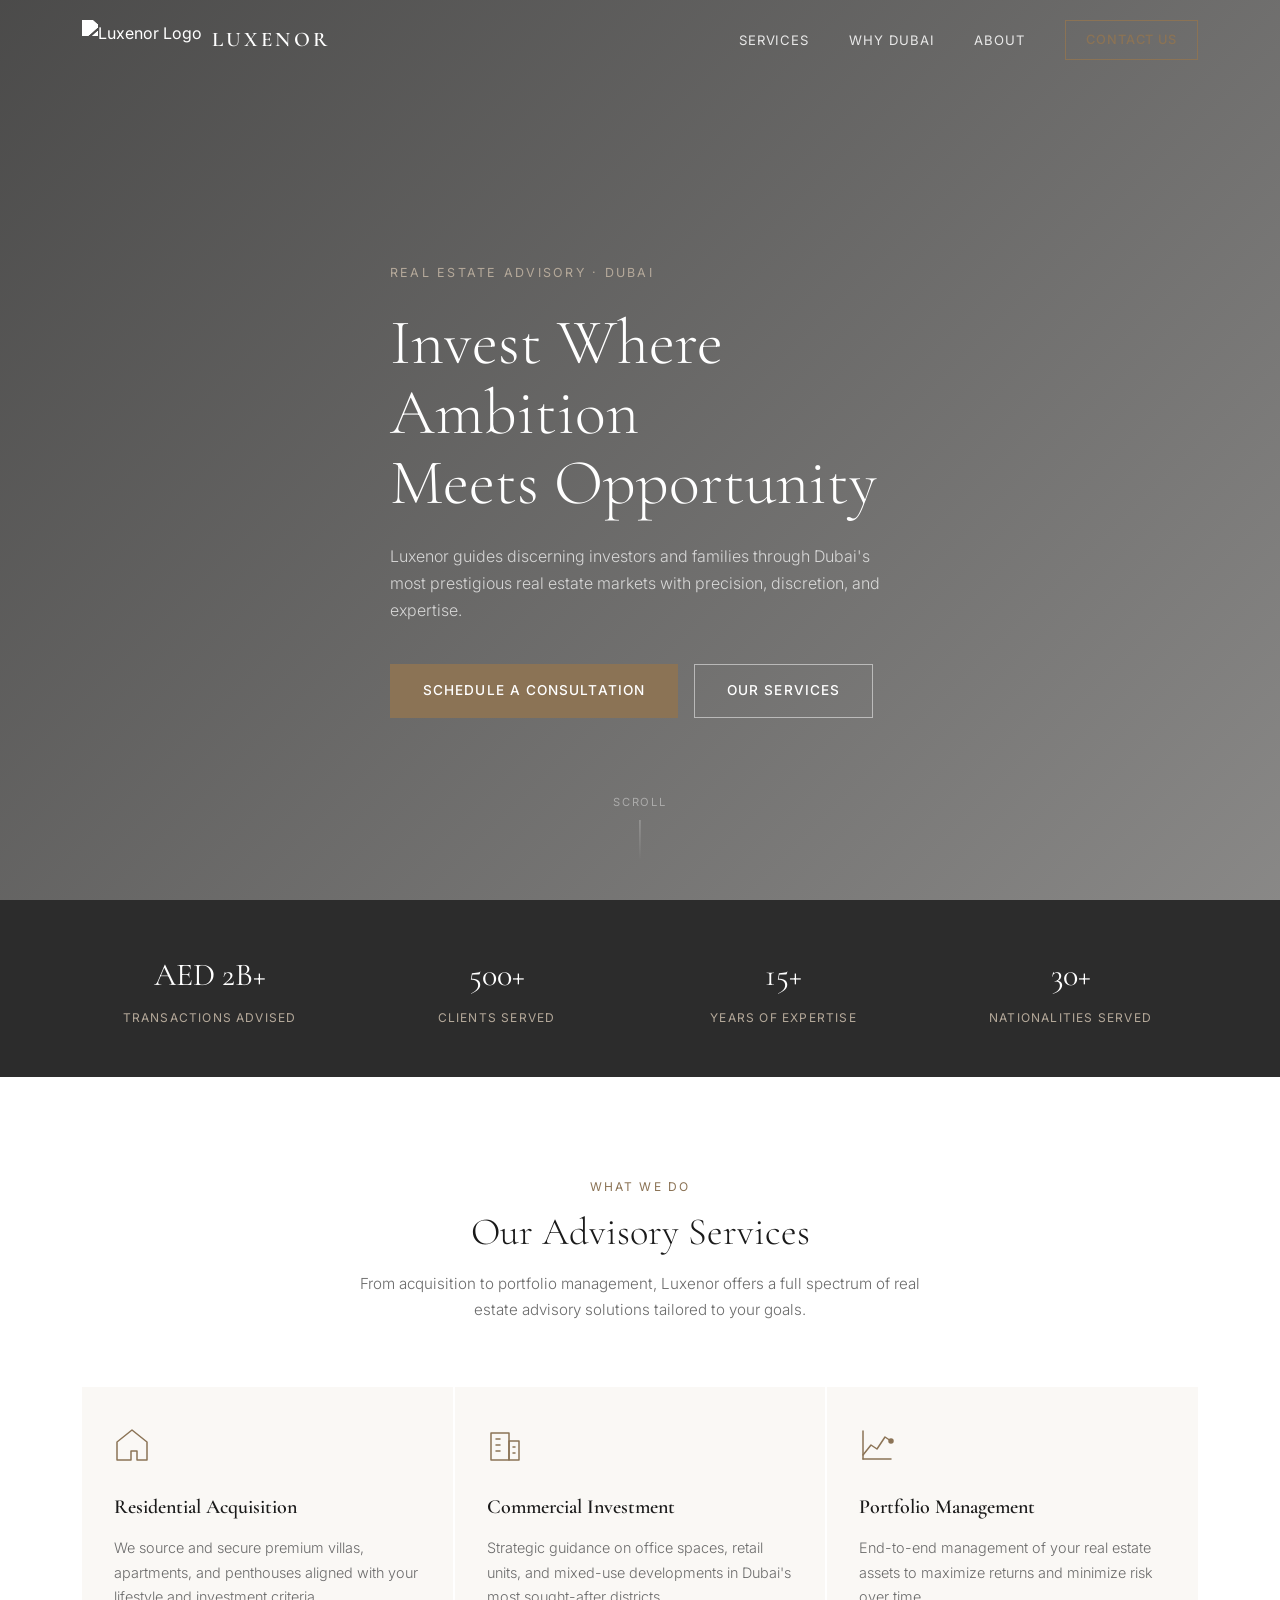
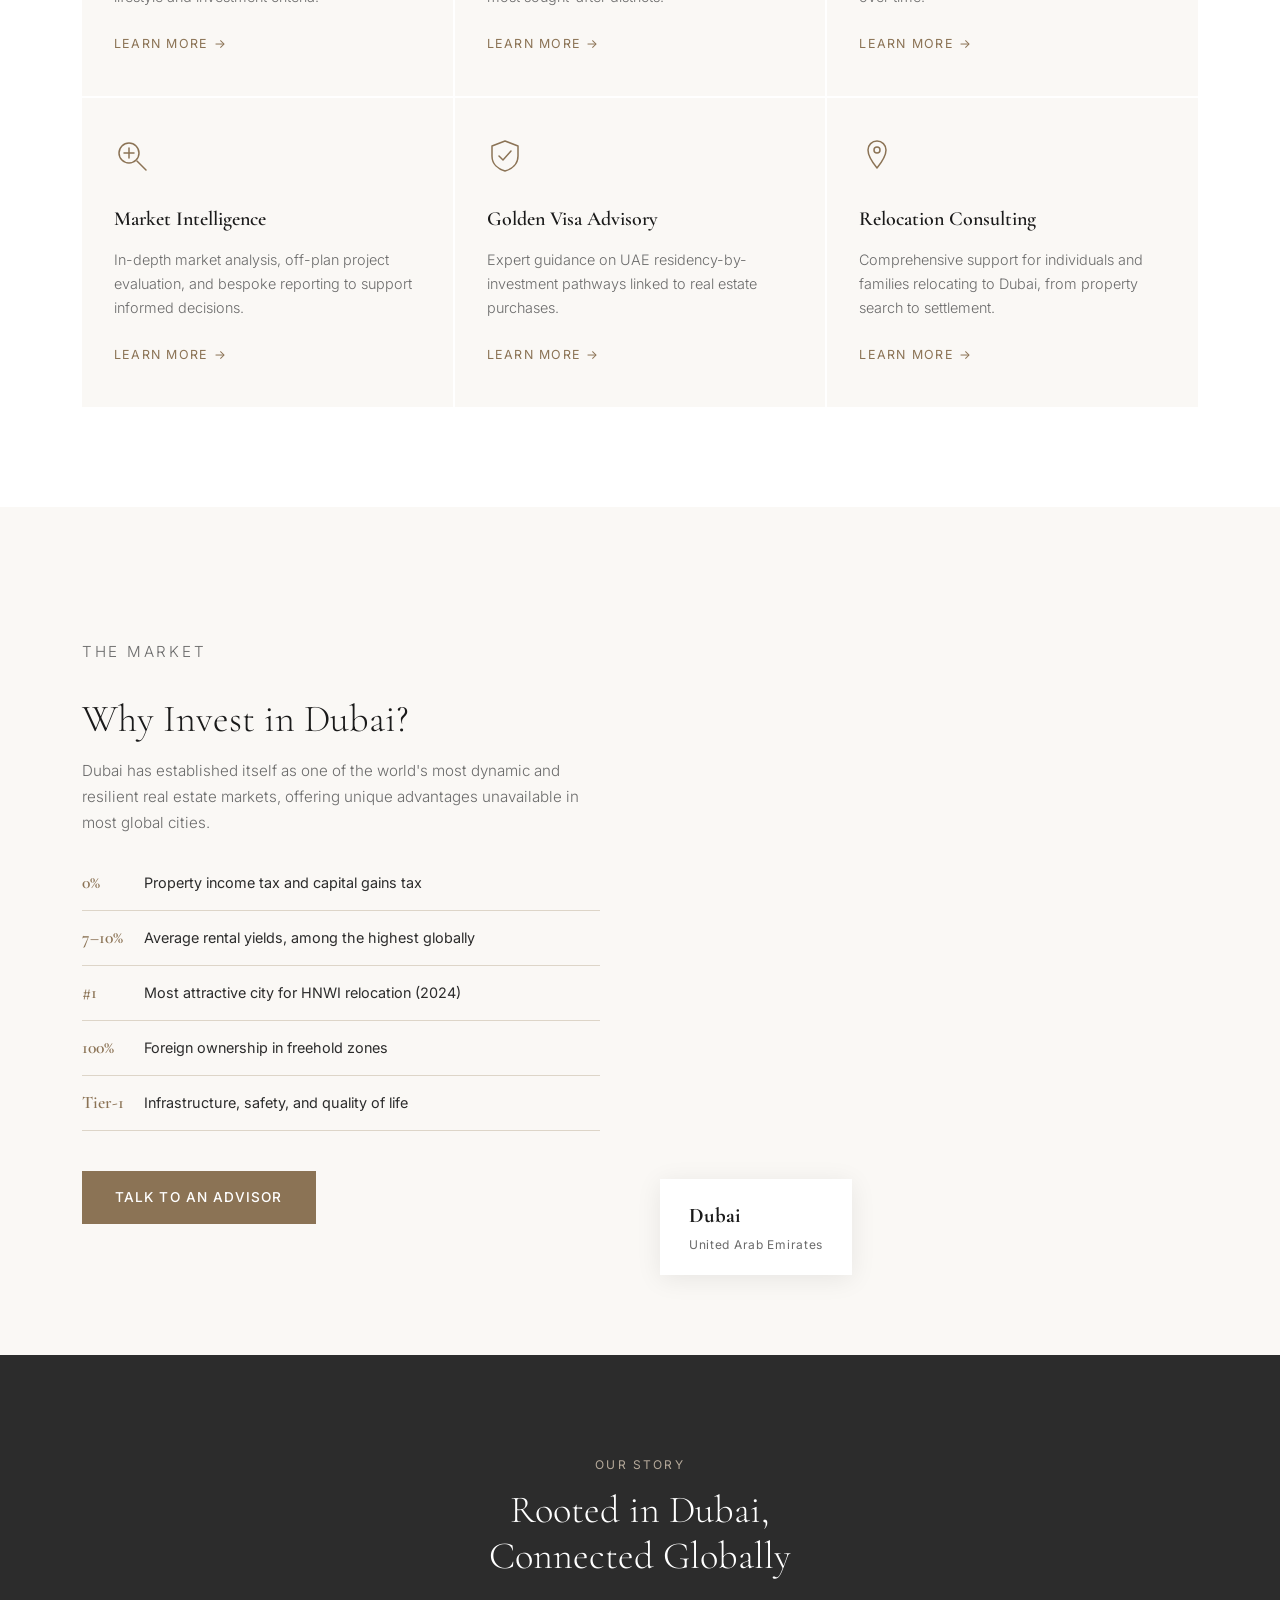
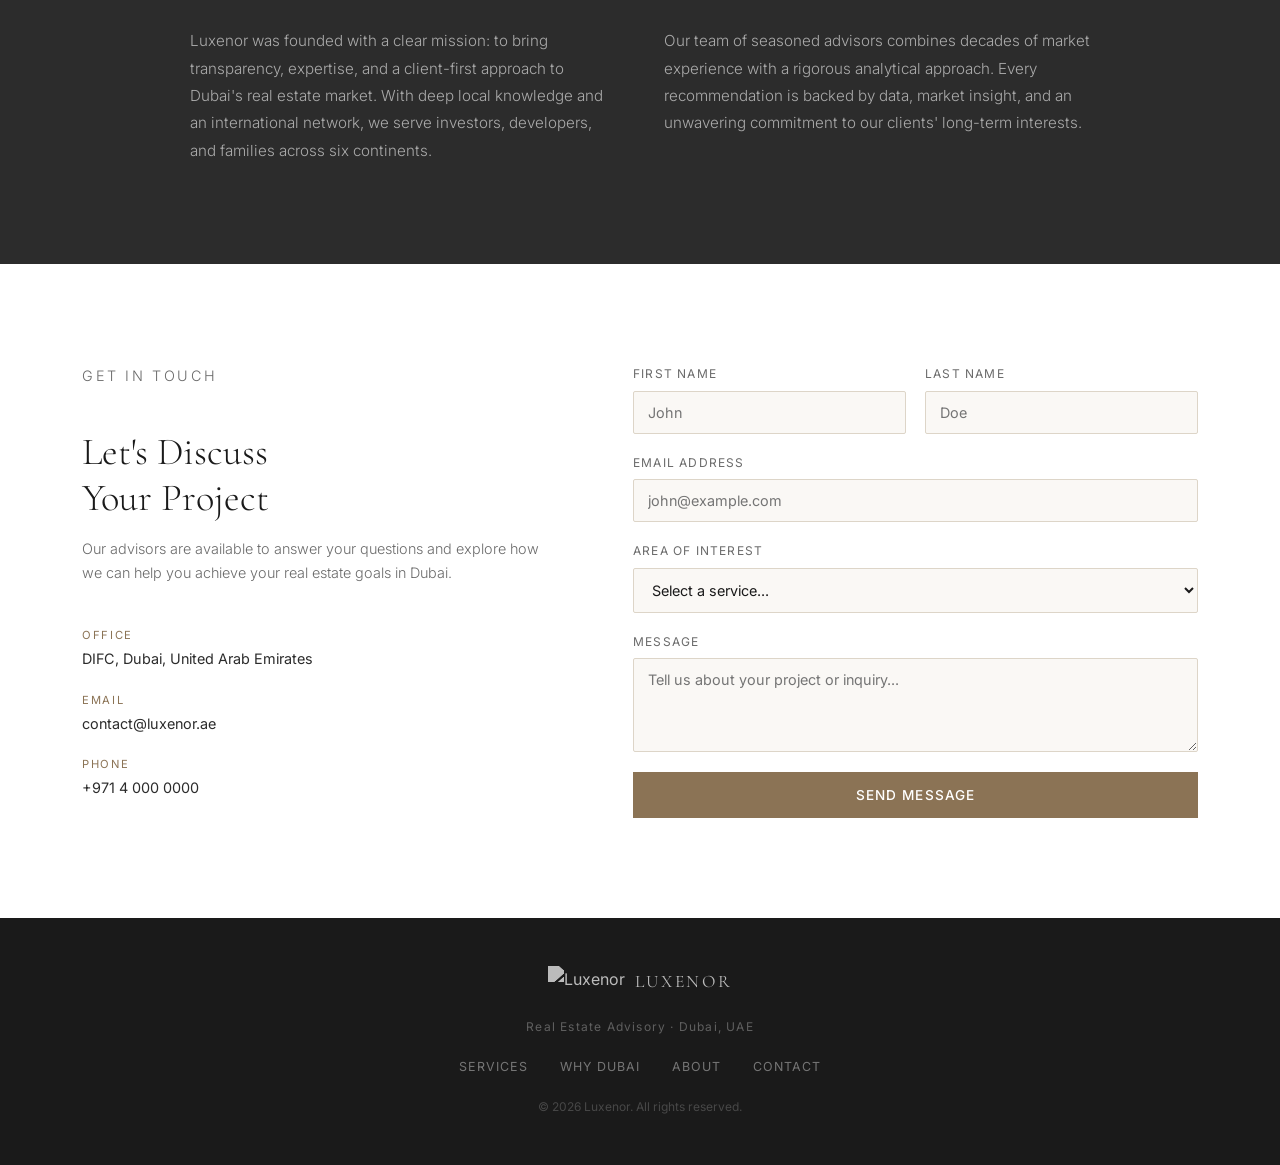
==== index.html @ 800f4988 "commit initial luxenor" ====
<!DOCTYPE html>
<html lang="en">
<head>
  <meta charset="UTF-8" />
  <meta name="viewport" content="width=device-width, initial-scale=1.0" />
  <title>Luxenor — Real Estate Advisory · Dubai</title>
  <link rel="stylesheet" href="style.css" />
  <link href="https://fonts.googleapis.com/css2?family=Cormorant+Garamond:wght@300;400;600&family=Inter:wght@300;400;500&display=swap" rel="stylesheet" />
</head>
<body>

  <header class="navbar" id="navbar">
    <div class="container nav-inner">
      <a href="index.html" class="logo-link">
        <img src="https://agi-prod-file-upload-public-main-use1.s3.amazonaws.com/e49d4059-9abc-4589-a3d9-0dc7548eb119" alt="Luxenor Logo" class="logo-img" />
        <span class="logo-text">LUXENOR</span>
      </a>
      <nav class="nav-links" id="navLinks">
        <a href="index.html#services">Services</a>
        <a href="index.html#why-dubai">Why Dubai</a>
        <a href="index.html#about">About</a>
        <a href="index.html#contact" class="btn-nav">Contact Us</a>
      </nav>
      <button class="burger" id="burger" aria-label="Menu">
        <span></span><span></span><span></span>
      </button>
    </div>
  </header>

  <!-- HERO -->
  <section class="hero" id="hero">
    <div class="hero-overlay"></div>
    <div class="container hero-content">
      <p class="hero-eyebrow">Real Estate Advisory · Dubai</p>
      <h1 class="hero-title">Invest Where<br/>Ambition<br/>Meets Opportunity</h1>
      <p class="hero-sub">Luxenor guides discerning investors and families through Dubai's most prestigious real estate markets with precision, discretion, and expertise.</p>
      <div class="hero-cta">
        <a href="#contact" class="btn-primary">Schedule a Consultation</a>
        <a href="#services" class="btn-ghost">Our Services</a>
      </div>
    </div>
    <div class="hero-scroll-hint">
      <span>Scroll</span>
      <div class="scroll-line"></div>
    </div>
  </section>

  <!-- STATS BAND -->
  <section class="stats-band">
    <div class="container stats-grid">
      <div class="stat-item"><span class="stat-num">AED 2B+</span><span class="stat-label">Transactions Advised</span></div>
      <div class="stat-item"><span class="stat-num">500+</span><span class="stat-label">Clients Served</span></div>
      <div class="stat-item"><span class="stat-num">15+</span><span class="stat-label">Years of Expertise</span></div>
      <div class="stat-item"><span class="stat-num">30+</span><span class="stat-label">Nationalities Served</span></div>
    </div>
  </section>

  <!-- SERVICES -->
  <section class="services section" id="services">
    <div class="container">
      <div class="section-header">
        <p class="section-eyebrow">What We Do</p>
        <h2 class="section-title">Our Advisory Services</h2>
        <p class="section-desc">From acquisition to portfolio management, Luxenor offers a full spectrum of real estate advisory solutions tailored to your goals.</p>
      </div>
      <div class="services-grid">
        <a href="residential.html" class="service-card">
          <div class="service-icon"><svg xmlns="http://www.w3.org/2000/svg" width="36" height="36" viewBox="0 0 36 36" fill="none" stroke="#8B7355" stroke-width="1.5" stroke-linecap="round" stroke-linejoin="round"><path d="M3 15L18 3l15 12v18H23v-9h-6v9H3z"/></svg></div>
          <h3>Residential Acquisition</h3>
          <p>We source and secure premium villas, apartments, and penthouses aligned with your lifestyle and investment criteria.</p>
          <span class="svc-link">Learn more &rarr;</span>
        </a>
        <a href="commercial.html" class="service-card">
          <div class="service-icon"><svg xmlns="http://www.w3.org/2000/svg" width="36" height="36" viewBox="0 0 36 36" fill="none" stroke="#8B7355" stroke-width="1.5" stroke-linecap="round" stroke-linejoin="round"><rect x="4" y="6" width="18" height="27"/><rect x="22" y="14" width="10" height="19"/><line x1="9" y1="12" x2="13" y2="12"/><line x1="9" y1="18" x2="13" y2="18"/><line x1="9" y1="24" x2="13" y2="24"/><line x1="26" y1="20" x2="28" y2="20"/><line x1="26" y1="26" x2="28" y2="26"/></svg></div>
          <h3>Commercial Investment</h3>
          <p>Strategic guidance on office spaces, retail units, and mixed-use developments in Dubai's most sought-after districts.</p>
          <span class="svc-link">Learn more &rarr;</span>
        </a>
        <a href="portfolio.html" class="service-card">
          <div class="service-icon"><svg xmlns="http://www.w3.org/2000/svg" width="36" height="36" viewBox="0 0 36 36" fill="none" stroke="#8B7355" stroke-width="1.5" stroke-linecap="round" stroke-linejoin="round"><polyline points="4,28 12,18 18,22 26,10 32,14"/><circle cx="32" cy="14" r="2" fill="#8B7355"/><line x1="4" y1="4" x2="4" y2="32"/><line x1="4" y1="32" x2="32" y2="32"/></svg></div>
          <h3>Portfolio Management</h3>
          <p>End-to-end management of your real estate assets to maximize returns and minimize risk over time.</p>
          <span class="svc-link">Learn more &rarr;</span>
        </a>
        <a href="market-intelligence.html" class="service-card">
          <div class="service-icon"><svg xmlns="http://www.w3.org/2000/svg" width="36" height="36" viewBox="0 0 36 36" fill="none" stroke="#8B7355" stroke-width="1.5" stroke-linecap="round" stroke-linejoin="round"><circle cx="15" cy="15" r="10"/><line x1="23" y1="23" x2="32" y2="32"/><line x1="10" y1="15" x2="20" y2="15"/><line x1="15" y1="10" x2="15" y2="20"/></svg></div>
          <h3>Market Intelligence</h3>
          <p>In-depth market analysis, off-plan project evaluation, and bespoke reporting to support informed decisions.</p>
          <span class="svc-link">Learn more &rarr;</span>
        </a>
        <a href="golden-visa.html" class="service-card">
          <div class="service-icon"><svg xmlns="http://www.w3.org/2000/svg" width="36" height="36" viewBox="0 0 36 36" fill="none" stroke="#8B7355" stroke-width="1.5" stroke-linecap="round" stroke-linejoin="round"><path d="M18 3L5 8v10c0 8 6 13 13 15 7-2 13-7 13-15V8z"/><polyline points="12,18 16,22 24,13"/></svg></div>
          <h3>Golden Visa Advisory</h3>
          <p>Expert guidance on UAE residency-by-investment pathways linked to real estate purchases.</p>
          <span class="svc-link">Learn more &rarr;</span>
        </a>
        <a href="relocation.html" class="service-card">
          <div class="service-icon"><svg xmlns="http://www.w3.org/2000/svg" width="36" height="36" viewBox="0 0 36 36" fill="none" stroke="#8B7355" stroke-width="1.5" stroke-linecap="round" stroke-linejoin="round"><path d="M18 3C13 3 9 7 9 12c0 7 9 18 9 18s9-11 9-18c0-5-4-9-9-9z"/><circle cx="18" cy="12" r="3"/></svg></div>
          <h3>Relocation Consulting</h3>
          <p>Comprehensive support for individuals and families relocating to Dubai, from property search to settlement.</p>
          <span class="svc-link">Learn more &rarr;</span>
        </a>
      </div>
    </div>
  </section>

  <!-- WHY DUBAI -->
  <section class="why-dubai section" id="why-dubai">
    <div class="container why-inner">
      <div class="why-text">
        <p class="section-eyebrow">The Market</p>
        <h2 class="section-title">Why Invest in Dubai?</h2>
        <p>Dubai has established itself as one of the world's most dynamic and resilient real estate markets, offering unique advantages unavailable in most global cities.</p>
        <ul class="why-list">
          <li><span>0%</span> Property income tax and capital gains tax</li>
          <li><span>7–10%</span> Average rental yields, among the highest globally</li>
          <li><span>#1</span> Most attractive city for HNWI relocation (2024)</li>
          <li><span>100%</span> Foreign ownership in freehold zones</li>
          <li><span>Tier-1</span> Infrastructure, safety, and quality of life</li>
        </ul>
        <a href="#contact" class="btn-primary">Talk to an Advisor</a>
      </div>
      <div class="why-image">
        <div class="why-image-box">
          <div class="why-image-inner"></div>
          <div class="why-badge"><strong>Dubai</strong><span>United Arab Emirates</span></div>
        </div>
      </div>
    </div>
  </section>

  <!-- ABOUT -->
  <section class="about section" id="about">
    <div class="container about-inner">
      <div class="section-header">
        <p class="section-eyebrow">Our Story</p>
        <h2 class="section-title">Rooted in Dubai,<br/>Connected Globally</h2>
      </div>
      <div class="about-cols">
        <div class="about-col">
          <p>Luxenor was founded with a clear mission: to bring transparency, expertise, and a client-first approach to Dubai's real estate market. With deep local knowledge and an international network, we serve investors, developers, and families across six continents.</p>
        </div>
        <div class="about-col">
          <p>Our team of seasoned advisors combines decades of market experience with a rigorous analytical approach. Every recommendation is backed by data, market insight, and an unwavering commitment to our clients' long-term interests.</p>
        </div>
      </div>
    </div>
  </section>

  <!-- CONTACT -->
  <section class="contact section" id="contact">
    <div class="container contact-inner">
      <div class="contact-info">
        <p class="section-eyebrow">Get in Touch</p>
        <h2 class="section-title">Let's Discuss<br/>Your Project</h2>
        <p>Our advisors are available to answer your questions and explore how we can help you achieve your real estate goals in Dubai.</p>
        <div class="contact-details">
          <div class="contact-item"><span class="contact-label">Office</span><span>DIFC, Dubai, United Arab Emirates</span></div>
          <div class="contact-item"><span class="contact-label">Email</span><span>contact@luxenor.ae</span></div>
          <div class="contact-item"><span class="contact-label">Phone</span><span>+971 4 000 0000</span></div>
        </div>
      </div>
      <form class="contact-form" id="contactForm">
        <div class="form-row">
          <div class="form-group"><label for="firstName">First Name</label><input type="text" id="firstName" placeholder="John" required /></div>
          <div class="form-group"><label for="lastName">Last Name</label><input type="text" id="lastName" placeholder="Doe" required /></div>
        </div>
        <div class="form-group"><label for="email">Email Address</label><input type="email" id="email" placeholder="john@example.com" required /></div>
        <div class="form-group">
          <label for="interest">Area of Interest</label>
          <select id="interest">
            <option value="">Select a service...</option>
            <option>Residential Acquisition</option>
            <option>Commercial Investment</option>
            <option>Portfolio Management</option>
            <option>Golden Visa Advisory</option>
            <option>Relocation Consulting</option>
          </select>
        </div>
        <div class="form-group"><label for="message">Message</label><textarea id="message" rows="4" placeholder="Tell us about your project or inquiry..."></textarea></div>
        <button type="submit" class="btn-primary full-width">Send Message</button>
        <p class="form-success" id="formSuccess">Thank you — we'll be in touch shortly.</p>
      </form>
    </div>
  </section>

  <footer class="footer">
    <div class="container footer-inner">
      <div class="footer-brand">
        <img src="https://agi-prod-file-upload-public-main-use1.s3.amazonaws.com/e49d4059-9abc-4589-a3d9-0dc7548eb119" alt="Luxenor" class="footer-logo" />
        <span>LUXENOR</span>
      </div>
      <p class="footer-tagline">Real Estate Advisory · Dubai, UAE</p>
      <nav class="footer-nav">
        <a href="index.html#services">Services</a>
        <a href="index.html#why-dubai">Why Dubai</a>
        <a href="index.html#about">About</a>
        <a href="index.html#contact">Contact</a>
      </nav>
      <p class="footer-copy">&copy; 2026 Luxenor. All rights reserved.</p>
    </div>
  </footer>
  <script src="script.js"></script>
</body>
</html>
---- style.css ----
:root {
  --white:       #FFFFFF;
  --off-white:   #FAF8F5;
  --beige-light: #F0EBE3;
  --beige:       #DDD5C8;
  --taupe:       #B5A99A;
  --brown:       #8B7355;
  --brown-dark:  #5C4A32;
  --charcoal:    #2C2C2C;
  --black:       #1A1A1A;
  --grey-mid:    #6B6B6B;
  --grey-light:  #EBEBEB;

  --font-serif: 'Cormorant Garamond', serif;
  --font-sans:  'Inter', sans-serif;
  --transition: 0.3s ease;
  --radius: 2px;
}

*, *::before, *::after { box-sizing: border-box; margin: 0; padding: 0; }

html { scroll-behavior: smooth; }

body {
  font-family: var(--font-sans);
  background: var(--off-white);
  color: var(--black);
  font-size: 16px;
  line-height: 1.7;
}

img { display: block; max-width: 100%; }
a  { text-decoration: none; color: inherit; }

.container {
  max-width: 1180px;
  margin: 0 auto;
  padding: 0 2rem;
}

.section { padding: 100px 0; }

/* ---- BUTTONS ---- */
.btn-primary {
  display: inline-block;
  background: var(--brown);
  color: var(--white);
  padding: 14px 32px;
  font-family: var(--font-sans);
  font-size: 0.85rem;
  font-weight: 500;
  letter-spacing: 0.08em;
  text-transform: uppercase;
  border: 1px solid var(--brown);
  cursor: pointer;
  transition: background var(--transition), color var(--transition);
}
.btn-primary:hover { background: var(--brown-dark); border-color: var(--brown-dark); }

.btn-ghost {
  display: inline-block;
  background: transparent;
  color: var(--white);
  padding: 14px 32px;
  font-size: 0.85rem;
  font-weight: 500;
  letter-spacing: 0.08em;
  text-transform: uppercase;
  border: 1px solid rgba(255,255,255,0.5);
  cursor: pointer;
  transition: background var(--transition), border-color var(--transition);
}
.btn-ghost:hover { background: rgba(255,255,255,0.08); border-color: white; }

.btn-nav {
  font-size: 0.8rem;
  font-weight: 500;
  letter-spacing: 0.07em;
  text-transform: uppercase;
  color: var(--brown);
  border: 1px solid var(--brown);
  padding: 8px 20px;
  transition: background var(--transition), color var(--transition);
}
.btn-nav:hover { background: var(--brown); color: var(--white); }

/* ---- NAVBAR ---- */
.navbar {
  position: fixed;
  top: 0; left: 0; right: 0;
  z-index: 100;
  padding: 20px 0;
  transition: background var(--transition), box-shadow var(--transition), padding var(--transition);
}
.navbar.scrolled {
  background: var(--white);
  box-shadow: 0 1px 12px rgba(0,0,0,0.07);
  padding: 12px 0;
}
.nav-inner {
  display: flex;
  align-items: center;
  justify-content: space-between;
}
.logo-link {
  display: flex;
  align-items: center;
  gap: 10px;
}
.logo-img {
  height: 40px;
  width: auto;
  filter: brightness(0) invert(1);
  transition: filter var(--transition);
}
.navbar.scrolled .logo-img { filter: none; }
.logo-text {
  font-family: var(--font-serif);
  font-size: 1.3rem;
  font-weight: 600;
  letter-spacing: 0.15em;
  color: var(--white);
  transition: color var(--transition);
}
.navbar.scrolled .logo-text { color: var(--black); }

.nav-links {
  display: flex;
  align-items: center;
  gap: 2.5rem;
}
.nav-links a:not(.btn-nav) {
  font-size: 0.82rem;
  letter-spacing: 0.07em;
  text-transform: uppercase;
  color: rgba(255,255,255,0.85);
  transition: color var(--transition);
}
.navbar.scrolled .nav-links a:not(.btn-nav) { color: var(--charcoal); }
.nav-links a:not(.btn-nav):hover { color: var(--brown); }

.navbar.scrolled .btn-nav { color: var(--brown); border-color: var(--brown); }

.burger {
  display: none;
  flex-direction: column;
  gap: 5px;
  background: none;
  border: none;
  cursor: pointer;
  padding: 4px;
}
.burger span {
  display: block;
  width: 24px;
  height: 1.5px;
  background: var(--white);
  transition: background var(--transition);
}
.navbar.scrolled .burger span { background: var(--black); }

/* ---- HERO ---- */
.hero {
  position: relative;
  min-height: 100vh;
  display: flex;
  align-items: center;
  background: url('https://images.unsplash.com/photo-1512453979798-5ea266f8880c?w=1800&q=80') center/cover no-repeat;
}
.hero-overlay {
  position: absolute;
  inset: 0;
  background: linear-gradient(135deg, rgba(26,26,26,0.78) 0%, rgba(44,44,44,0.55) 100%);
}
.hero-content {
  position: relative;
  z-index: 1;
  max-width: 660px;
  padding-top: 80px;
}
.hero-eyebrow {
  font-size: 0.78rem;
  letter-spacing: 0.18em;
  text-transform: uppercase;
  color: var(--taupe);
  margin-bottom: 1.5rem;
}
.hero-title {
  font-family: var(--font-serif);
  font-size: clamp(2.8rem, 5vw, 4.8rem);
  font-weight: 300;
  color: var(--white);
  line-height: 1.1;
  margin-bottom: 1.5rem;
}
.hero-sub {
  font-size: 1rem;
  color: rgba(255,255,255,0.72);
  max-width: 500px;
  margin-bottom: 2.5rem;
  font-weight: 300;
}
.hero-cta { display: flex; gap: 1rem; flex-wrap: wrap; }

.hero-scroll-hint {
  position: absolute;
  bottom: 2.5rem;
  left: 50%;
  transform: translateX(-50%);
  display: flex;
  flex-direction: column;
  align-items: center;
  gap: 8px;
  z-index: 1;
}
.hero-scroll-hint span {
  font-size: 0.7rem;
  letter-spacing: 0.15em;
  text-transform: uppercase;
  color: rgba(255,255,255,0.4);
}
.scroll-line {
  width: 1px;
  height: 40px;
  background: linear-gradient(to bottom, rgba(255,255,255,0.4), transparent);
  animation: scrollPulse 2s ease-in-out infinite;
}
@keyframes scrollPulse {
  0%, 100% { opacity: 0.4; } 50% { opacity: 1; }
}

/* ---- STATS BAND ---- */
.stats-band {
  background: var(--charcoal);
  padding: 48px 0;
}
.stats-grid {
  display: grid;
  grid-template-columns: repeat(4, 1fr);
  text-align: center;
  gap: 2rem;
}
.stat-item { display: flex; flex-direction: column; gap: 6px; }
.stat-num {
  font-family: var(--font-serif);
  font-size: 2rem;
  font-weight: 400;
  color: var(--white);
}
.stat-label {
  font-size: 0.75rem;
  letter-spacing: 0.1em;
  text-transform: uppercase;
  color: var(--taupe);
}

/* ---- SECTION HEADER ---- */
.section-header { text-align: center; max-width: 600px; margin: 0 auto 4rem; }
.section-eyebrow {
  font-size: 0.75rem;
  letter-spacing: 0.18em;
  text-transform: uppercase;
  color: var(--brown);
  margin-bottom: 0.75rem;
  display: block;
}
.section-title {
  font-family: var(--font-serif);
  font-size: clamp(1.9rem, 3vw, 2.8rem);
  font-weight: 300;
  line-height: 1.2;
  color: var(--black);
  margin-bottom: 1rem;
}
.section-desc {
  font-size: 0.95rem;
  color: var(--grey-mid);
  font-weight: 300;
}

/* ---- SERVICES ---- */
.services { background: var(--white); }
.services-grid {
  display: grid;
  grid-template-columns: repeat(3, 1fr);
  gap: 2px;
}
.service-card {
  background: var(--off-white);
  padding: 2.5rem 2rem;
  transition: background var(--transition);
}
.service-card:hover { background: var(--beige-light); }
.service-icon {
  font-size: 1rem;
  color: var(--brown);
  margin-bottom: 1.2rem;
}
.service-card h3 {
  font-family: var(--font-serif);
  font-size: 1.25rem;
  font-weight: 600;
  margin-bottom: 0.75rem;
  color: var(--black);
}
.service-card p {
  font-size: 0.9rem;
  color: var(--grey-mid);
  font-weight: 300;
  line-height: 1.7;
}

/* ---- WHY DUBAI ---- */
.why-dubai { background: var(--off-white); }
.why-inner {
  display: grid;
  grid-template-columns: 1fr 1fr;
  gap: 5rem;
  align-items: center;
}
.why-text .section-header { text-align: left; margin: 0 0 1.5rem; }
.why-text p { font-size: 0.95rem; color: var(--grey-mid); margin-bottom: 2rem; font-weight: 300; }
.why-list {
  list-style: none;
  margin-bottom: 2.5rem;
  display: flex;
  flex-direction: column;
  gap: 0.75rem;
}
.why-list li {
  display: flex;
  align-items: baseline;
  gap: 0.75rem;
  font-size: 0.9rem;
  color: var(--charcoal);
  padding-bottom: 0.75rem;
  border-bottom: 1px solid var(--beige);
}
.why-list li span {
  font-family: var(--font-serif);
  font-size: 1.1rem;
  font-weight: 600;
  color: var(--brown);
  min-width: 50px;
}
.why-image-box {
  position: relative;
  aspect-ratio: 4/5;
}
.why-image-inner {
  width: 100%;
  height: 100%;
  background: url('https://images.unsplash.com/photo-1582672060674-bc2bd808a8b5?w=900&q=80') center/cover;
  filter: grayscale(20%);
}
.why-badge {
  position: absolute;
  bottom: -20px;
  left: -20px;
  background: var(--white);
  padding: 1.2rem 1.8rem;
  box-shadow: 0 4px 24px rgba(0,0,0,0.08);
  display: flex;
  flex-direction: column;
  gap: 2px;
}
.why-badge strong {
  font-family: var(--font-serif);
  font-size: 1.3rem;
  color: var(--black);
}
.why-badge span { font-size: 0.75rem; color: var(--grey-mid); letter-spacing: 0.06em; }

/* ---- ABOUT ---- */
.about { background: var(--charcoal); }
.about .section-header { margin-bottom: 3rem; }
.about .section-eyebrow { color: var(--taupe); }
.about .section-title { color: var(--white); }
.about-cols {
  display: grid;
  grid-template-columns: 1fr 1fr;
  gap: 3rem;
  max-width: 900px;
  margin: 0 auto;
}
.about-col p { font-size: 0.95rem; color: rgba(255,255,255,0.6); font-weight: 300; line-height: 1.8; }

/* ---- CONTACT ---- */
.contact { background: var(--white); }
.contact-inner {
  display: grid;
  grid-template-columns: 1fr 1.2fr;
  gap: 5rem;
  align-items: start;
}
.contact-info .section-title { margin-bottom: 1rem; }
.contact-info > p { font-size: 0.9rem; color: var(--grey-mid); font-weight: 300; margin-bottom: 2.5rem; }
.contact-details { display: flex; flex-direction: column; gap: 1.2rem; }
.contact-item { display: flex; flex-direction: column; gap: 2px; }
.contact-label {
  font-size: 0.7rem;
  letter-spacing: 0.15em;
  text-transform: uppercase;
  color: var(--brown);
}
.contact-item span:last-child { font-size: 0.9rem; color: var(--charcoal); }

.contact-form { display: flex; flex-direction: column; gap: 1.2rem; }
.form-row { display: grid; grid-template-columns: 1fr 1fr; gap: 1.2rem; }
.form-group { display: flex; flex-direction: column; gap: 6px; }
.form-group label { font-size: 0.75rem; letter-spacing: 0.1em; text-transform: uppercase; color: var(--grey-mid); }
.form-group input,
.form-group select,
.form-group textarea {
  width: 100%;
  padding: 12px 14px;
  border: 1px solid var(--beige);
  background: var(--off-white);
  font-family: var(--font-sans);
  font-size: 0.9rem;
  color: var(--black);
  border-radius: var(--radius);
  outline: none;
  transition: border-color var(--transition);
}
.form-group input:focus,
.form-group select:focus,
.form-group textarea:focus { border-color: var(--brown); }
.form-group textarea { resize: vertical; }
.full-width { width: 100%; text-align: center; }
.form-success {
  display: none;
  font-size: 0.85rem;
  color: var(--brown);
  text-align: center;
}

/* ---- FOOTER ---- */
.footer {
  background: var(--black);
  padding: 48px 0;
}
.footer-inner {
  display: flex;
  flex-direction: column;
  align-items: center;
  gap: 1.2rem;
  text-align: center;
}
.footer-brand { display: flex; align-items: center; gap: 10px; }
.footer-logo { height: 32px; filter: brightness(0) invert(1); opacity: 0.7; }
.footer-brand span {
  font-family: var(--font-serif);
  font-size: 1.1rem;
  letter-spacing: 0.15em;
  color: rgba(255,255,255,0.7);
}
.footer-tagline { font-size: 0.75rem; color: rgba(255,255,255,0.3); letter-spacing: 0.1em; }
.footer-nav { display: flex; gap: 2rem; }
.footer-nav a { font-size: 0.78rem; letter-spacing: 0.08em; text-transform: uppercase; color: rgba(255,255,255,0.4); transition: color var(--transition); }
.footer-nav a:hover { color: var(--white); }
.footer-copy { font-size: 0.75rem; color: rgba(255,255,255,0.2); }

/* ---- RESPONSIVE ---- */
@media (max-width: 900px) {
  .services-grid { grid-template-columns: 1fr 1fr; }
  .why-inner { grid-template-columns: 1fr; gap: 3rem; }
  .why-image-box { aspect-ratio: 16/9; }
  .stats-grid { grid-template-columns: repeat(2, 1fr); }
  .about-cols { grid-template-columns: 1fr; gap: 1.5rem; }
  .contact-inner { grid-template-columns: 1fr; gap: 3rem; }
}

@media (max-width: 640px) {
  .nav-links { display: none; flex-direction: column; position: absolute; top: 100%; left: 0; right: 0; background: var(--white); padding: 2rem; gap: 1.5rem; box-shadow: 0 8px 24px rgba(0,0,0,0.1); }
  .nav-links.open { display: flex; }
  .nav-links a:not(.btn-nav) { color: var(--charcoal); }
  .burger { display: flex; }
  .services-grid { grid-template-columns: 1fr; }
  .stats-grid { grid-template-columns: 1fr 1fr; }
  .form-row { grid-template-columns: 1fr; }
  .footer-nav { flex-wrap: wrap; justify-content: center; gap: 1rem; }
}

/* ═══════════════════════════════════════════
   SERVICE CARDS — homepage (icons + links)
═══════════════════════════════════════════ */
.service-card {
  display: block;
  color: inherit;
  text-decoration: none;
  background: var(--off-white);
  padding: 2.5rem 2rem;
  transition: background var(--transition), transform var(--transition);
  cursor: pointer;
}
.service-card:hover { background: var(--beige-light); transform: translateY(-3px); }
.service-card .service-icon { margin-bottom: 1.2rem; }
.service-card h3 {
  font-family: var(--font-serif);
  font-size: 1.25rem;
  font-weight: 600;
  margin-bottom: 0.75rem;
  color: var(--black);
}
.service-card p { font-size: 0.9rem; color: var(--grey-mid); font-weight: 300; line-height: 1.7; margin-bottom: 1.2rem; }
.svc-link {
  font-size: 0.78rem;
  letter-spacing: 0.1em;
  text-transform: uppercase;
  color: var(--brown);
  display: inline-block;
  border-bottom: 1px solid transparent;
  transition: border-color var(--transition);
}
.service-card:hover .svc-link { border-color: var(--brown); }

/* ═══════════════════════════════════════════
   SERVICE PAGE — HERO
═══════════════════════════════════════════ */
.svc-hero {
  position: relative;
  min-height: 55vh;
  display: flex;
  align-items: flex-end;
  padding-bottom: 80px;
  background-size: cover;
  background-position: center;
}
.svc-hero-content {
  position: relative;
  z-index: 1;
  padding-top: 80px;
}
.svc-breadcrumb {
  font-size: 0.75rem;
  letter-spacing: 0.1em;
  text-transform: uppercase;
  color: rgba(255,255,255,0.5);
  margin-bottom: 1.2rem;
}
.svc-breadcrumb a { color: rgba(255,255,255,0.5); transition: color var(--transition); }
.svc-breadcrumb a:hover { color: var(--white); }
.svc-hero .hero-title {
  font-size: clamp(2.2rem, 4vw, 3.6rem);
  margin-bottom: 1rem;
  color: var(--white);
}
.svc-hero-sub {
  font-size: 1rem;
  color: rgba(255,255,255,0.72);
  max-width: 580px;
  margin-bottom: 2rem;
  font-weight: 300;
}

/* ═══════════════════════════════════════════
   SERVICE PAGE — OVERVIEW
═══════════════════════════════════════════ */
.svc-overview { background: var(--white); }
.svc-ov-inner {
  display: grid;
  grid-template-columns: 1.4fr 1fr;
  gap: 5rem;
  align-items: start;
}
.svc-ov-text .section-title { margin-bottom: 1.2rem; }
.svc-ov-text p {
  font-size: 0.95rem;
  color: var(--grey-mid);
  font-weight: 300;
  line-height: 1.8;
  margin-bottom: 1rem;
}
.svc-ov-facts {
  display: flex;
  flex-direction: column;
  gap: 0;
  border-left: 1px solid var(--beige);
}
.svc-fact {
  display: flex;
  flex-direction: column;
  gap: 4px;
  padding: 1.8rem 2rem;
  border-bottom: 1px solid var(--beige);
}
.fact-num {
  font-family: var(--font-serif);
  font-size: 1.6rem;
  color: var(--brown);
  line-height: 1.2;
  white-space: pre-line;
}
.fact-label {
  font-size: 0.75rem;
  letter-spacing: 0.1em;
  text-transform: uppercase;
  color: var(--grey-mid);
}

/* ═══════════════════════════════════════════
   SERVICE PAGE — WHAT'S INCLUDED
═══════════════════════════════════════════ */
.svc-includes { background: var(--off-white); }
.svc-includes-grid {
  display: grid;
  grid-template-columns: repeat(2, 1fr);
  gap: 0;
  border-top: 1px solid var(--beige);
  border-left: 1px solid var(--beige);
}
.svc-item {
  display: flex;
  gap: 1.2rem;
  padding: 2rem;
  border-right: 1px solid var(--beige);
  border-bottom: 1px solid var(--beige);
  transition: background var(--transition);
}
.svc-item:hover { background: var(--beige-light); }
.svc-item-dot {
  width: 6px;
  height: 6px;
  min-width: 6px;
  border-radius: 50%;
  background: var(--brown);
  margin-top: 8px;
}
.svc-item h4 {
  font-family: var(--font-serif);
  font-size: 1.1rem;
  font-weight: 600;
  color: var(--black);
  margin-bottom: 0.4rem;
}
.svc-item p { font-size: 0.88rem; color: var(--grey-mid); font-weight: 300; line-height: 1.7; }

/* ═══════════════════════════════════════════
   SERVICE PAGE — PROCESS
═══════════════════════════════════════════ */
.svc-process { background: var(--white); }
.process-steps {
  display: grid;
  grid-template-columns: repeat(5, 1fr);
  gap: 0;
  border-top: 2px solid var(--beige);
  margin-top: 1rem;
}
.step {
  padding: 2.5rem 1.5rem;
  border-right: 1px solid var(--beige);
  position: relative;
}
.step:last-child { border-right: none; }
.step-num {
  display: block;
  font-family: var(--font-serif);
  font-size: 2.5rem;
  font-weight: 300;
  color: var(--beige);
  line-height: 1;
  margin-bottom: 1rem;
}
.step h3 {
  font-family: var(--font-serif);
  font-size: 1.1rem;
  font-weight: 600;
  color: var(--black);
  margin-bottom: 0.6rem;
}
.step p { font-size: 0.85rem; color: var(--grey-mid); font-weight: 300; line-height: 1.7; }

/* ═══════════════════════════════════════════
   CTA BAND
═══════════════════════════════════════════ */
.cta-band {
  background: var(--charcoal);
  padding: 72px 0;
}
.cta-inner {
  display: flex;
  align-items: center;
  justify-content: space-between;
  gap: 2rem;
}
.cta-inner h2 {
  font-family: var(--font-serif);
  font-size: clamp(1.6rem, 2.5vw, 2.2rem);
  font-weight: 300;
  color: var(--white);
  margin-bottom: 0.5rem;
}
.cta-inner p { font-size: 0.9rem; color: rgba(255,255,255,0.5); font-weight: 300; }

/* ═══════════════════════════════════════════
   RESPONSIVE — SERVICE PAGES
═══════════════════════════════════════════ */
@media (max-width: 1000px) {
  .process-steps { grid-template-columns: repeat(3, 1fr); }
  .step:nth-child(3) { border-right: none; }
  .step:nth-child(4) { border-top: 1px solid var(--beige); }
  .step:nth-child(5) { border-top: 1px solid var(--beige); border-right: none; }
}
@media (max-width: 768px) {
  .svc-ov-inner { grid-template-columns: 1fr; gap: 2.5rem; }
  .svc-ov-facts { border-left: none; border-top: 1px solid var(--beige); flex-direction: row; flex-wrap: wrap; }
  .svc-fact { flex: 1 1 calc(50% - 2px); border-bottom: 1px solid var(--beige); }
  .svc-includes-grid { grid-template-columns: 1fr; }
  .process-steps { grid-template-columns: 1fr 1fr; }
  .step { border-right: none; border-bottom: 1px solid var(--beige); }
  .cta-inner { flex-direction: column; text-align: center; }
}
@media (max-width: 480px) {
  .process-steps { grid-template-columns: 1fr; }
  .svc-fact { flex: 1 1 100%; }
}


/* ═══════════════════════════════════════════
   DISTRICTS
═══════════════════════════════════════════ */
.districts { background: var(--white); }
.districts-grid {
  display: grid;
  grid-template-columns: repeat(3, 1fr);
  gap: 4px;
}
.district-card {
  position: relative;
  aspect-ratio: 3/4;
  background-size: cover;
  background-position: center;
  overflow: hidden;
  cursor: default;
}
.district-card:hover .district-overlay { opacity: 0.45; }
.district-overlay {
  position: absolute;
  inset: 0;
  background: linear-gradient(to top, rgba(26,26,26,0.85) 0%, rgba(26,26,26,0.2) 60%);
  transition: opacity var(--transition);
}
.district-text {
  position: absolute;
  bottom: 0;
  left: 0;
  right: 0;
  padding: 2rem 1.8rem;
  z-index: 1;
}
.district-text h3 {
  font-family: var(--font-serif);
  font-size: 1.5rem;
  font-weight: 400;
  color: var(--white);
  margin-bottom: 0.3rem;
}
.district-text p { font-size: 0.82rem; color: rgba(255,255,255,0.65); letter-spacing: 0.04em; }

/* ═══════════════════════════════════════════
   ALTERNATING ROWS — What's Included
═══════════════════════════════════════════ */
.alt-section { background: var(--off-white); padding-bottom: 0; }
.alt-section .section-header { padding: 100px 0 60px; }

.alt-row {
  display: grid;
  grid-template-columns: 1fr 1fr;
  min-height: 440px;
}
.alt-row--reverse { direction: rtl; }
.alt-row--reverse > * { direction: ltr; }

.alt-image {
  background-size: cover;
  background-position: center;
  min-height: 420px;
}
.alt-content {
  background: var(--white);
  padding: 3.5rem 3rem;
  display: flex;
  flex-direction: column;
  justify-content: center;
  gap: 2.5rem;
}
.alt-item { display: flex; gap: 1.5rem; align-items: flex-start; }
.alt-num {
  font-family: var(--font-serif);
  font-size: 2.8rem;
  font-weight: 300;
  color: var(--beige);
  line-height: 1;
  min-width: 52px;
}
.alt-item h3 {
  font-family: var(--font-serif);
  font-size: 1.25rem;
  font-weight: 600;
  color: var(--black);
  margin-bottom: 0.5rem;
}
.alt-item p { font-size: 0.88rem; color: var(--grey-mid); font-weight: 300; line-height: 1.8; }

/* ═══════════════════════════════════════════
   VERTICAL TIMELINE — Our Process
═══════════════════════════════════════════ */
.res-process { background: var(--off-white); }
.timeline {
  display: flex;
  flex-direction: column;
  gap: 0;
  margin-top: 3rem;
}
.timeline-step {
  display: grid;
  grid-template-columns: 100px 1fr 340px;
  gap: 2.5rem;
  padding: 3rem 0;
  border-top: 1px solid var(--beige);
  align-items: start;
}
.timeline-step:last-child { border-bottom: 1px solid var(--beige); }
.tl-left {
  display: flex;
  flex-direction: column;
  align-items: center;
  gap: 0;
}
.tl-num {
  font-family: var(--font-serif);
  font-size: 3rem;
  font-weight: 300;
  color: var(--brown);
  line-height: 1;
}
.tl-connector {
  width: 1px;
  flex: 1;
  background: var(--beige);
  min-height: 60px;
  margin-top: 12px;
}
.tl-content { padding-top: 0.4rem; }
.tl-content h3 {
  font-family: var(--font-serif);
  font-size: 1.5rem;
  font-weight: 600;
  color: var(--black);
  margin-bottom: 0.8rem;
}
.tl-content p { font-size: 0.92rem; color: var(--grey-mid); font-weight: 300; line-height: 1.8; margin-bottom: 1.2rem; }
.tl-tag {
  display: inline-block;
  font-size: 0.72rem;
  letter-spacing: 0.1em;
  text-transform: uppercase;
  color: var(--brown);
  border: 1px solid var(--beige);
  padding: 5px 12px;
}
.tl-image {
  height: 200px;
  background-size: cover;
  background-position: center;
  filter: grayscale(15%);
}

/* ═══════════════════════════════════════════
   RESPONSIVE — Residential
═══════════════════════════════════════════ */
@media (max-width: 900px) {
  .districts-grid { grid-template-columns: 1fr; gap: 4px; }
  .district-card { aspect-ratio: 16/7; }
  .alt-row { grid-template-columns: 1fr; }
  .alt-row--reverse { direction: ltr; }
  .alt-image { min-height: 280px; }
  .timeline-step { grid-template-columns: 70px 1fr; }
  .tl-image { display: none; }
}
@media (max-width: 600px) {
  .timeline-step { grid-template-columns: 56px 1fr; gap: 1.2rem; }
  .tl-num { font-size: 2rem; }
  .alt-content { padding: 2rem 1.5rem; }
}
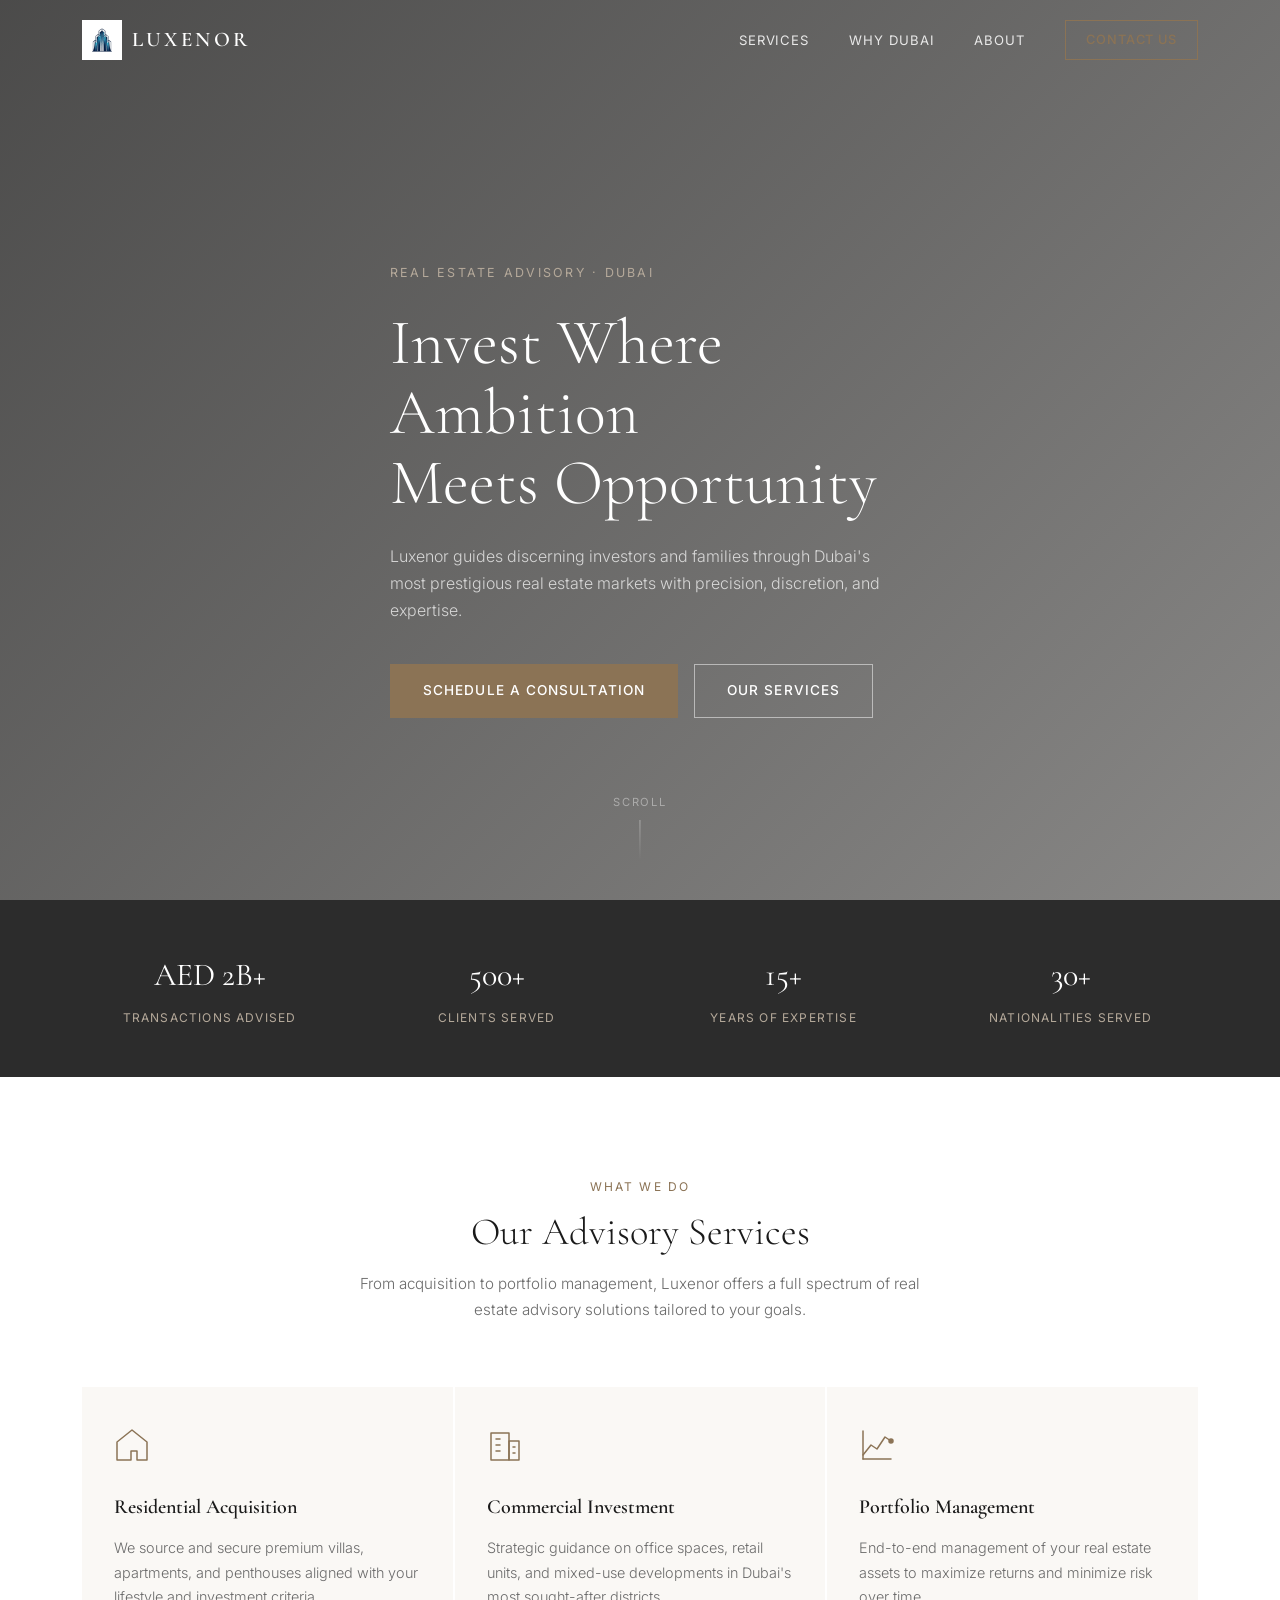
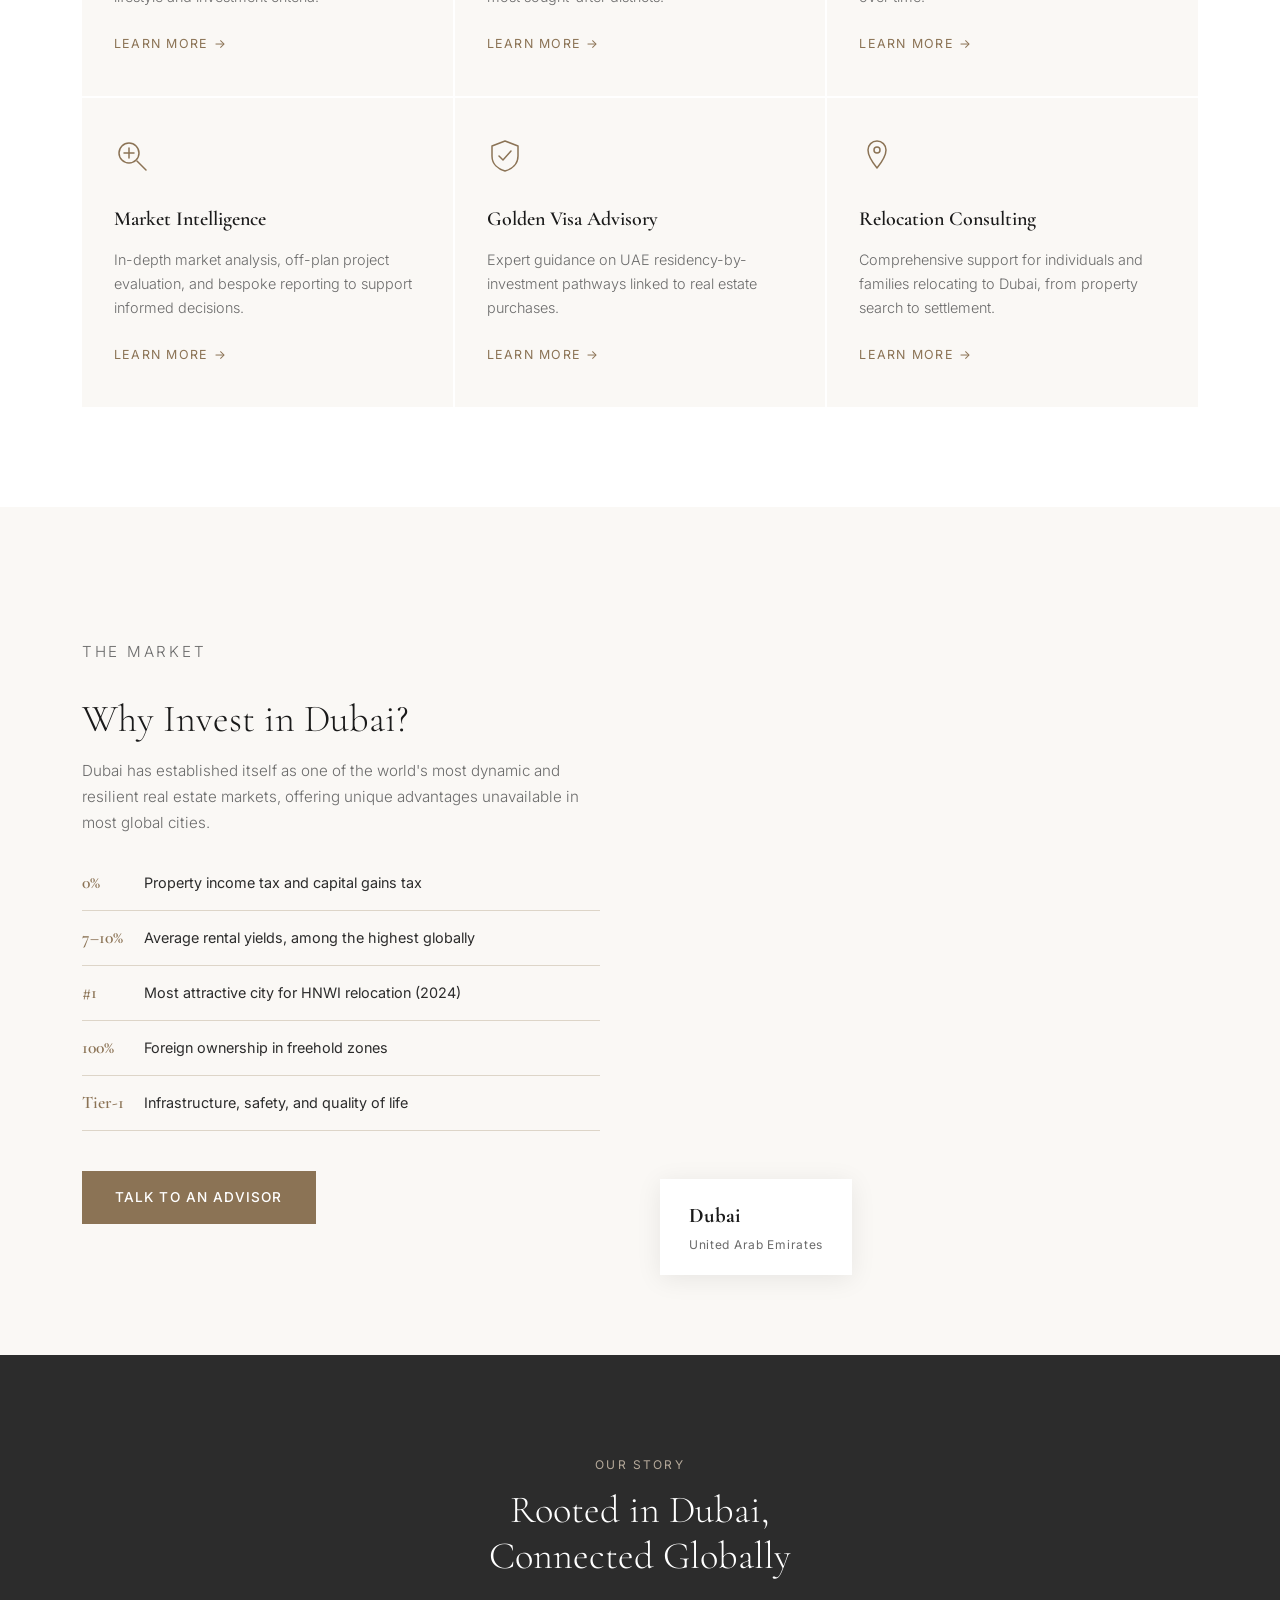
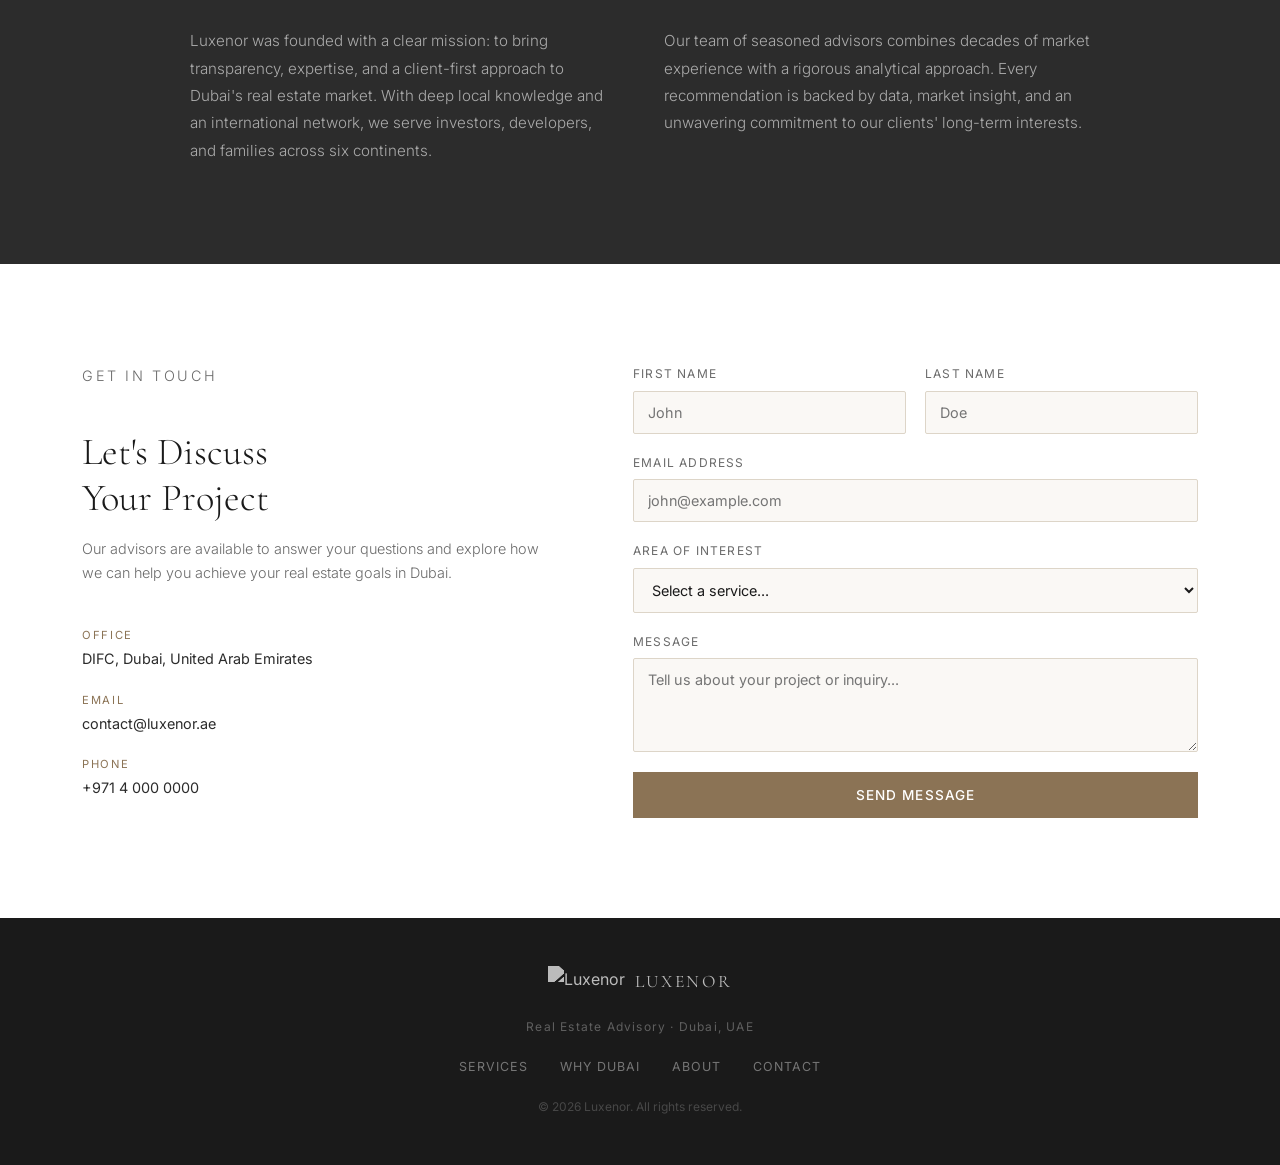
==== commit 5bfff5a5: "v1" ====
--- a/index.html
+++ b/index.html
@@ -12,7 +12,7 @@
   <header class="navbar" id="navbar">
     <div class="container nav-inner">
       <a href="index.html" class="logo-link">
-        <img src="https://agi-prod-file-upload-public-main-use1.s3.amazonaws.com/e49d4059-9abc-4589-a3d9-0dc7548eb119" alt="Luxenor Logo" class="logo-img" />
+        <img src="logo_luxenor(1).png" alt="Luxenor Logo" class="logo-img" />
         <span class="logo-text">LUXENOR</span>
       </a>
       <nav class="nav-links" id="navLinks">
--- a/style.css
+++ b/style.css
@@ -110,7 +110,7 @@
 .logo-img {
   height: 40px;
   width: auto;
-  filter: brightness(0) invert(1);
+  /* filter: brightness(0) invert(1); */
   transition: filter var(--transition);
 }
 .navbar.scrolled .logo-img { filter: none; }
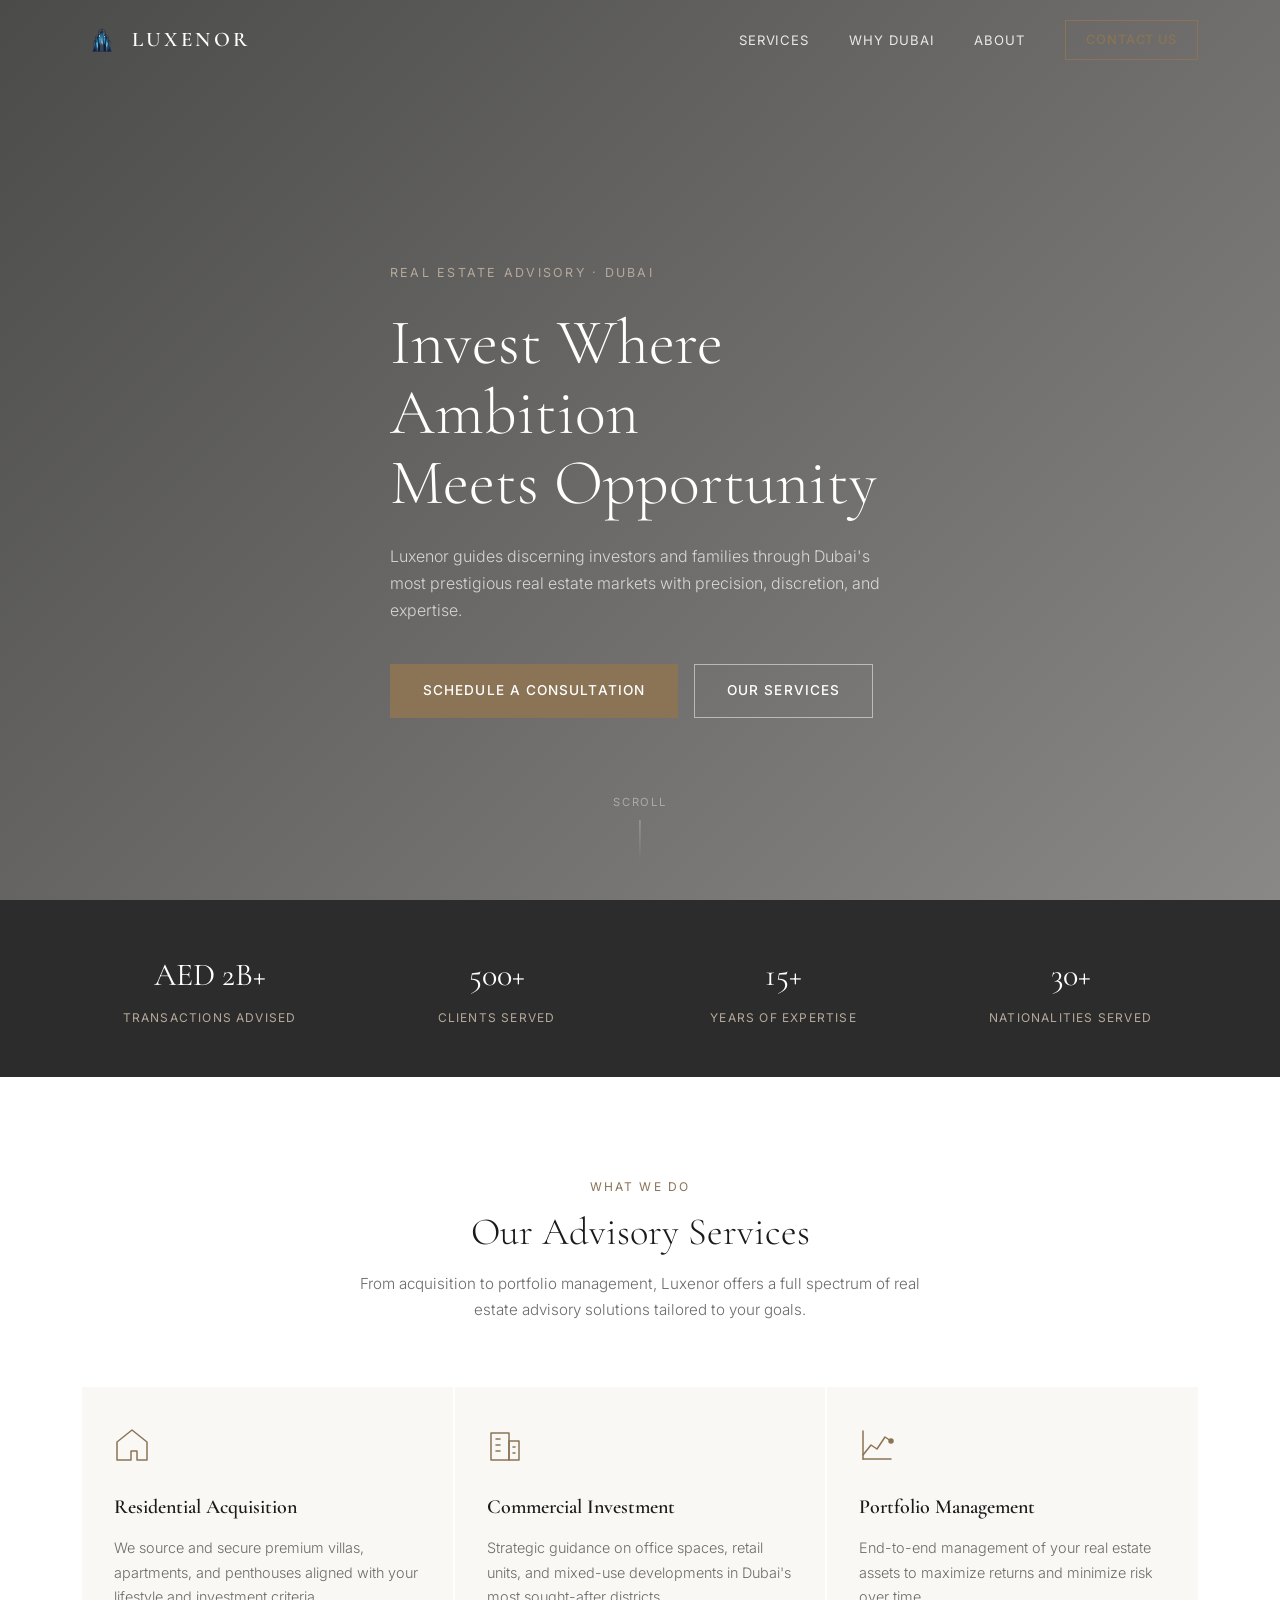
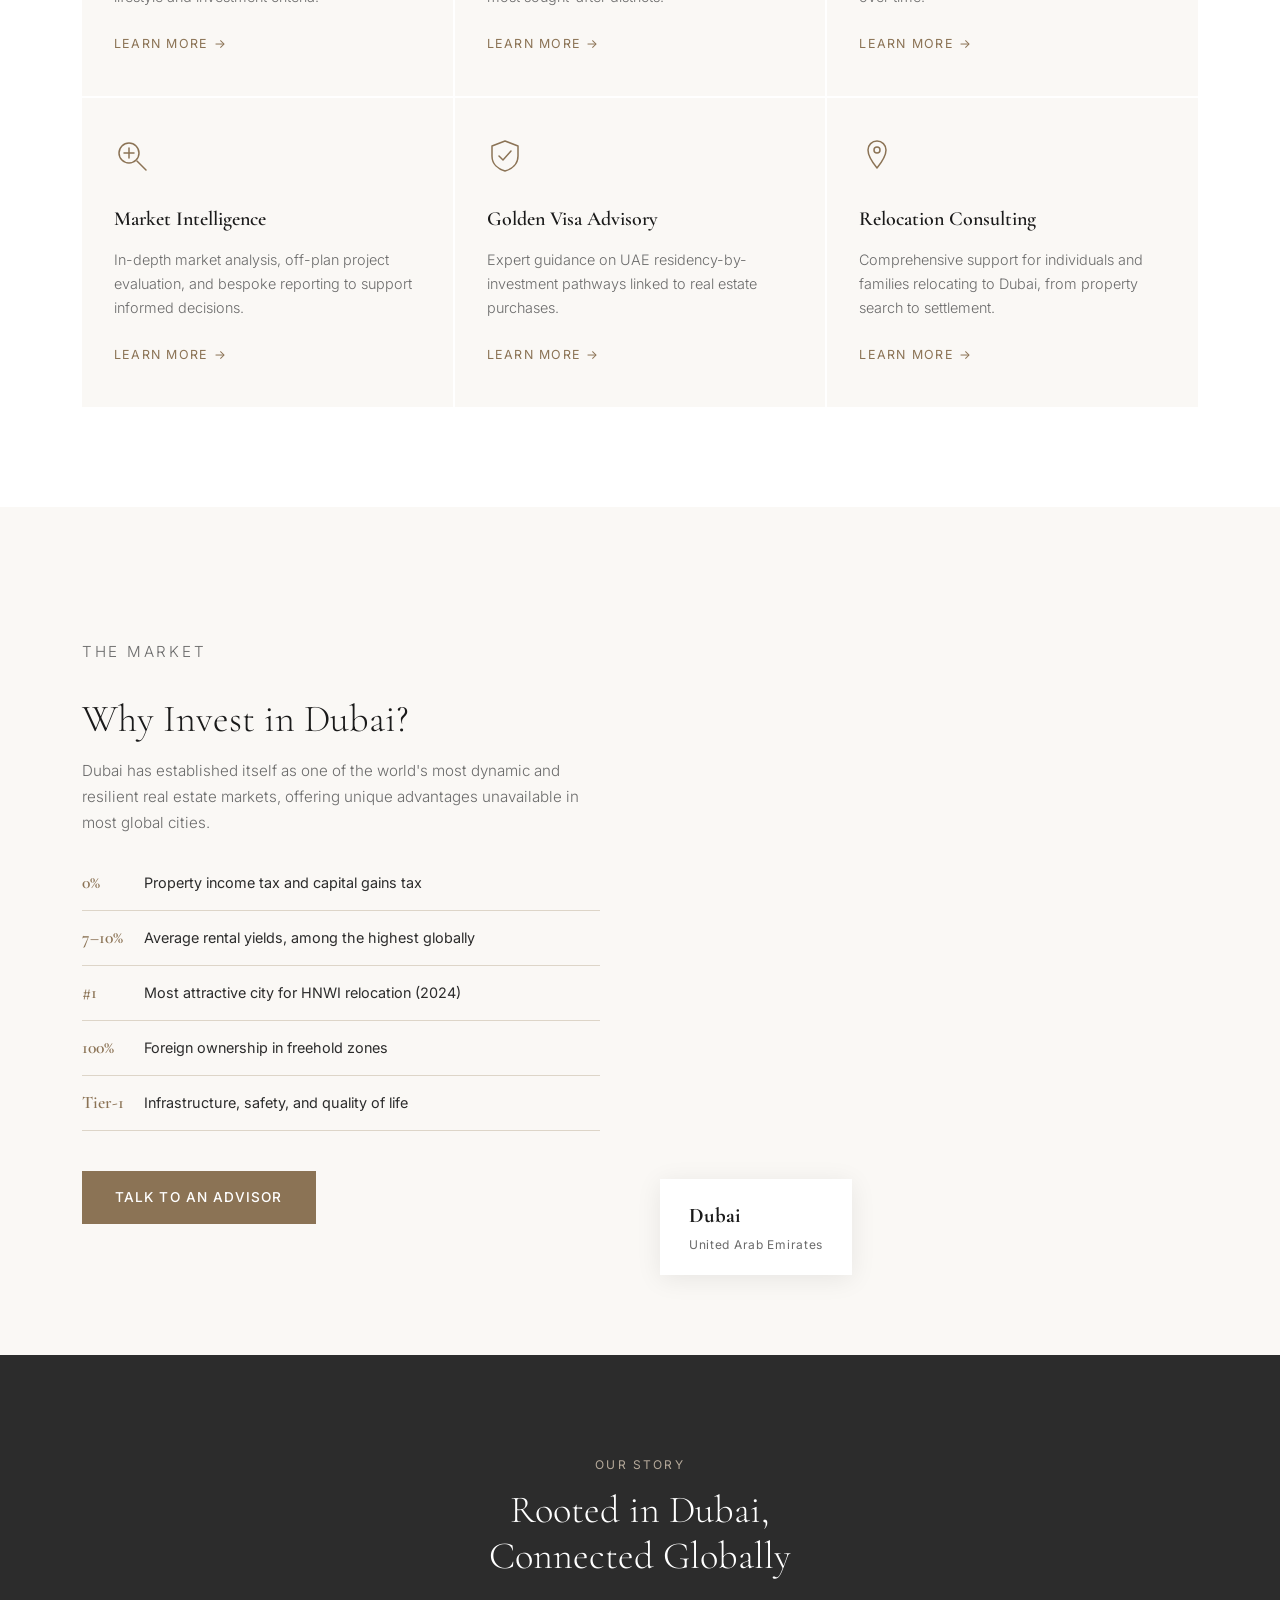
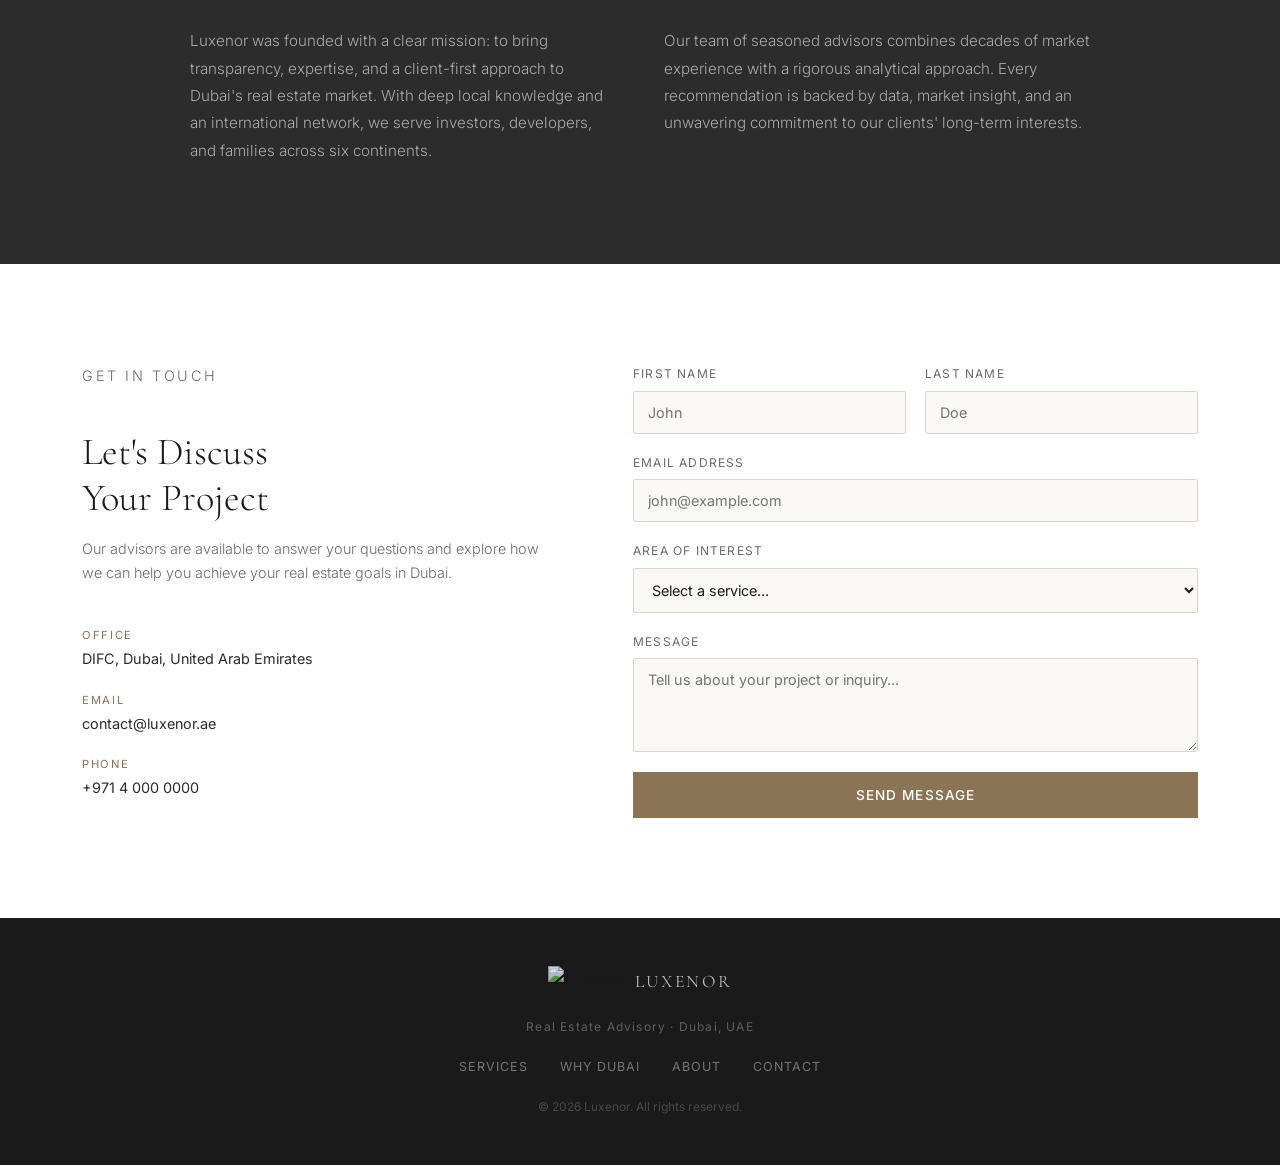
==== commit 43a57f12: "fix: use du logo sans background" ====
--- a/index.html
+++ b/index.html
@@ -12,7 +12,7 @@
   <header class="navbar" id="navbar">
     <div class="container nav-inner">
       <a href="index.html" class="logo-link">
-        <img src="logo_luxenor(1).png" alt="Luxenor Logo" class="logo-img" />
+        <img src="logo_luxenor_1_-removebg-preview.png" alt="Luxenor Logo" class="logo-img" />
         <span class="logo-text">LUXENOR</span>
       </a>
       <nav class="nav-links" id="navLinks">
--- a/style.css
+++ b/style.css
@@ -110,10 +110,8 @@
 .logo-img {
   height: 40px;
   width: auto;
-  /* filter: brightness(0) invert(1); */
-  transition: filter var(--transition);
-}
-.navbar.scrolled .logo-img { filter: none; }
+  transition: opacity var(--transition);
+}
 .logo-text {
   font-family: var(--font-serif);
   font-size: 1.3rem;
@@ -448,7 +446,7 @@
   text-align: center;
 }
 .footer-brand { display: flex; align-items: center; gap: 10px; }
-.footer-logo { height: 32px; filter: brightness(0) invert(1); opacity: 0.7; }
+.footer-logo { height: 32px; opacity: 0.85; }
 .footer-brand span {
   font-family: var(--font-serif);
   font-size: 1.1rem;
